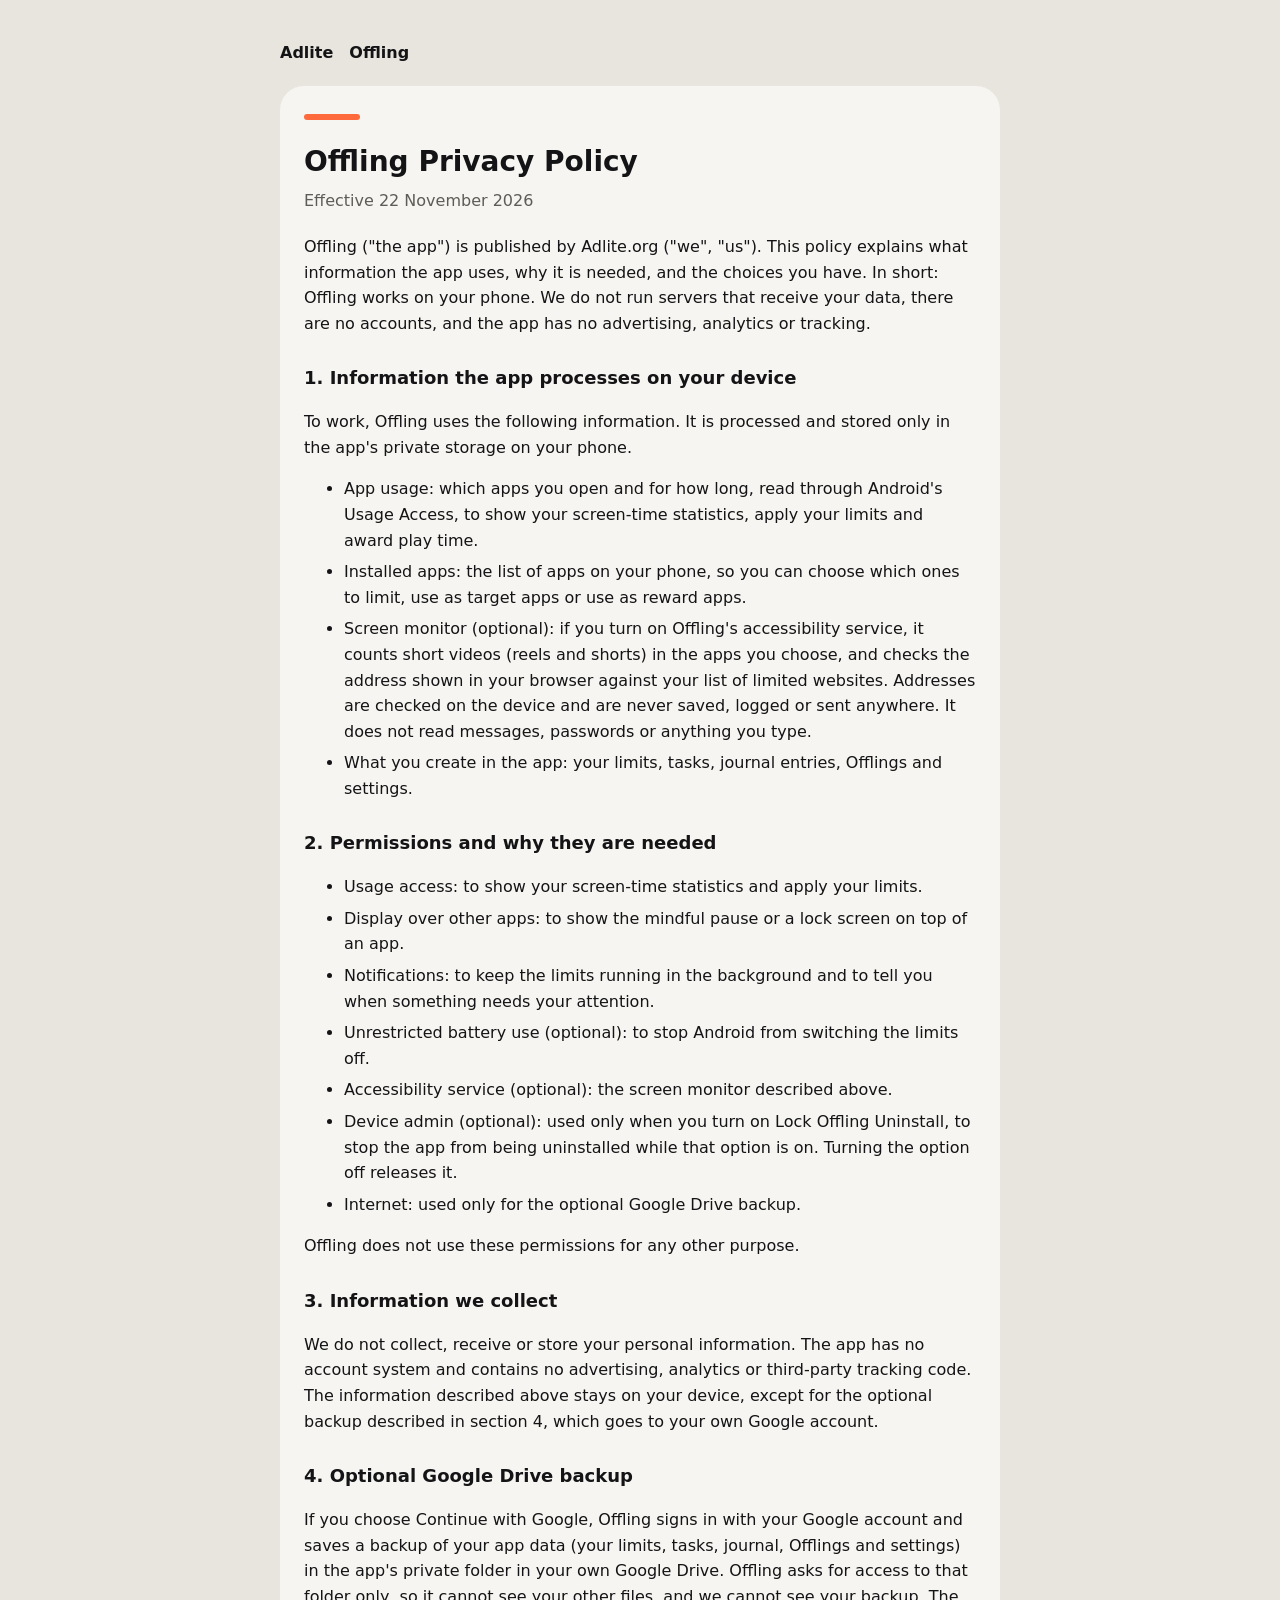
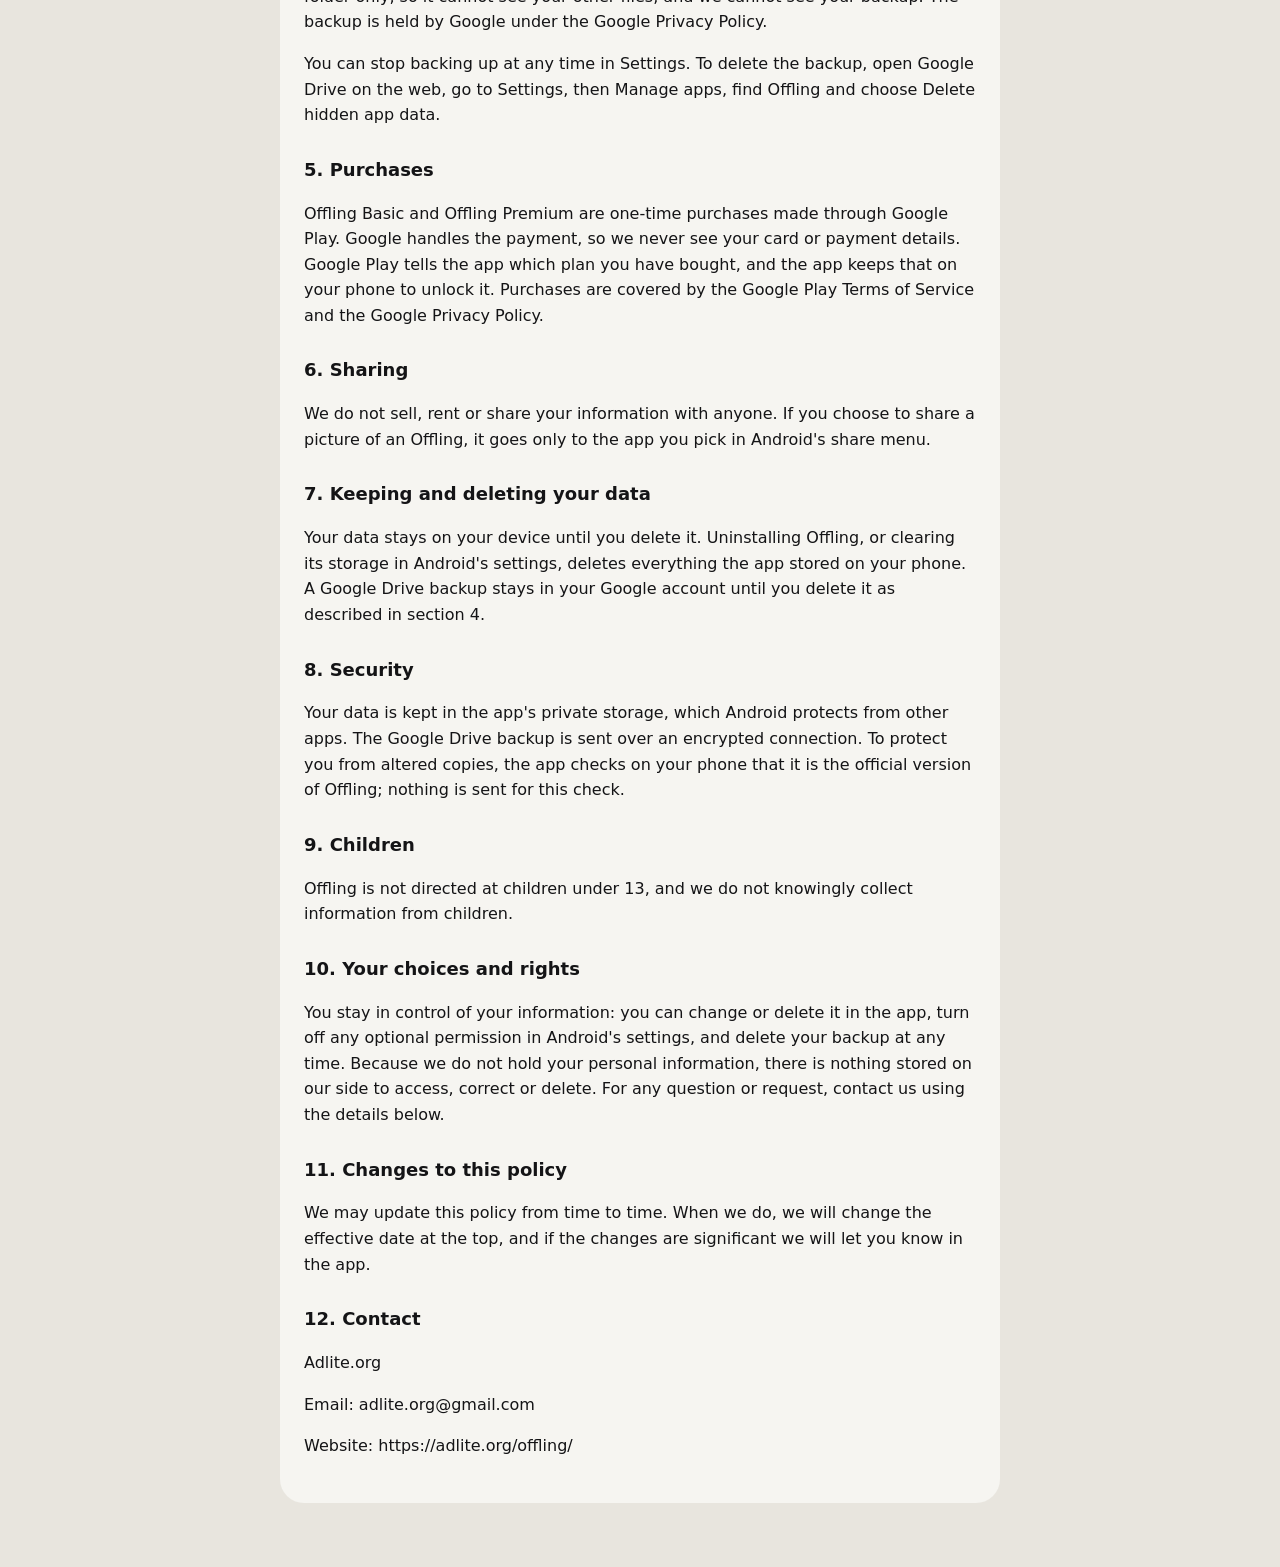
==== offling/privacy/index.html @ 7cc0c52e "Adlite site: homepage, Offling page and privacy policy Co-Authored-By: Claude Opus 5.5 <noreply@anth" ====
<!doctype html>
<html lang="en">
<head>
<meta charset="utf-8">
<meta name="viewport" content="width=device-width, initial-scale=1">
<title>Offling Privacy Policy</title>
<link rel="icon" href="/offling/icon.png">
<style>
  :root { --ink:#141416; --muted:#5E5C57; --paper:#E8E5DE; --card:#F6F5F1; --accent:#FF6A3D; }
  @media (prefers-color-scheme: dark) { :root { --ink:#F2F0EA; --muted:#A9A7A1; --paper:#121214; --card:#1D1D20; } }
  body { margin:0; background:var(--paper); color:var(--ink); font:16px/1.6 system-ui, -apple-system, "Segoe UI", Roboto, sans-serif; }
  main { max-width:720px; margin:0 auto; padding:40px 16px 64px; }
  .card { background:var(--card); border-radius:24px; padding:28px 24px; }
  h1 { font-size:28px; margin:0 0 4px; }
  h2 { font-size:18px; margin:28px 0 8px; }
  .date { color:var(--muted); margin:0 0 20px; }
  li { margin:6px 0; }
  nav { display:flex; gap:16px; margin:0 0 20px; font-weight:600; }
  nav a { color:var(--ink); text-decoration:none; }
  nav a:hover { color:var(--accent); }
  .bar { height:6px; width:56px; background:var(--accent); border-radius:3px; margin-bottom:20px; }
</style>
</head>
<body>
<main>
<nav><a href="/">Adlite</a><a href="/offling/">Offling</a></nav>
<div class="card">
<div class="bar"></div>
<h1>Offling Privacy Policy</h1>
<p class="date">Effective 22 November 2026</p>
<p>Offling (&quot;the app&quot;) is published by Adlite.org (&quot;we&quot;, &quot;us&quot;). This policy explains what information the app uses, why it is needed, and the choices you have. In short: Offling works on your phone. We do not run servers that receive your data, there are no accounts, and the app has no advertising, analytics or tracking.</p>
<h2>1. Information the app processes on your device</h2>
<p>To work, Offling uses the following information. It is processed and stored only in the app&#x27;s private storage on your phone.</p>
<ul><li>App usage: which apps you open and for how long, read through Android&#x27;s Usage Access, to show your screen-time statistics, apply your limits and award play time.</li><li>Installed apps: the list of apps on your phone, so you can choose which ones to limit, use as target apps or use as reward apps.</li><li>Screen monitor (optional): if you turn on Offling&#x27;s accessibility service, it counts short videos (reels and shorts) in the apps you choose, and checks the address shown in your browser against your list of limited websites. Addresses are checked on the device and are never saved, logged or sent anywhere. It does not read messages, passwords or anything you type.</li><li>What you create in the app: your limits, tasks, journal entries, Offlings and settings.</li></ul>
<h2>2. Permissions and why they are needed</h2>
<ul><li>Usage access: to show your screen-time statistics and apply your limits.</li><li>Display over other apps: to show the mindful pause or a lock screen on top of an app.</li><li>Notifications: to keep the limits running in the background and to tell you when something needs your attention.</li><li>Unrestricted battery use (optional): to stop Android from switching the limits off.</li><li>Accessibility service (optional): the screen monitor described above.</li><li>Device admin (optional): used only when you turn on Lock Offling Uninstall, to stop the app from being uninstalled while that option is on. Turning the option off releases it.</li><li>Internet: used only for the optional Google Drive backup.</li></ul>
<p>Offling does not use these permissions for any other purpose.</p>
<h2>3. Information we collect</h2>
<p>We do not collect, receive or store your personal information. The app has no account system and contains no advertising, analytics or third-party tracking code. The information described above stays on your device, except for the optional backup described in section 4, which goes to your own Google account.</p>
<h2>4. Optional Google Drive backup</h2>
<p>If you choose Continue with Google, Offling signs in with your Google account and saves a backup of your app data (your limits, tasks, journal, Offlings and settings) in the app&#x27;s private folder in your own Google Drive. Offling asks for access to that folder only, so it cannot see your other files, and we cannot see your backup. The backup is held by Google under the Google Privacy Policy.</p>
<p>You can stop backing up at any time in Settings. To delete the backup, open Google Drive on the web, go to Settings, then Manage apps, find Offling and choose Delete hidden app data.</p>
<h2>5. Purchases</h2>
<p>Offling Basic and Offling Premium are one-time purchases made through Google Play. Google handles the payment, so we never see your card or payment details. Google Play tells the app which plan you have bought, and the app keeps that on your phone to unlock it. Purchases are covered by the Google Play Terms of Service and the Google Privacy Policy.</p>
<h2>6. Sharing</h2>
<p>We do not sell, rent or share your information with anyone. If you choose to share a picture of an Offling, it goes only to the app you pick in Android&#x27;s share menu.</p>
<h2>7. Keeping and deleting your data</h2>
<p>Your data stays on your device until you delete it. Uninstalling Offling, or clearing its storage in Android&#x27;s settings, deletes everything the app stored on your phone. A Google Drive backup stays in your Google account until you delete it as described in section 4.</p>
<h2>8. Security</h2>
<p>Your data is kept in the app&#x27;s private storage, which Android protects from other apps. The Google Drive backup is sent over an encrypted connection. To protect you from altered copies, the app checks on your phone that it is the official version of Offling; nothing is sent for this check.</p>
<h2>9. Children</h2>
<p>Offling is not directed at children under 13, and we do not knowingly collect information from children.</p>
<h2>10. Your choices and rights</h2>
<p>You stay in control of your information: you can change or delete it in the app, turn off any optional permission in Android&#x27;s settings, and delete your backup at any time. Because we do not hold your personal information, there is nothing stored on our side to access, correct or delete. For any question or request, contact us using the details below.</p>
<h2>11. Changes to this policy</h2>
<p>We may update this policy from time to time. When we do, we will change the effective date at the top, and if the changes are significant we will let you know in the app.</p>
<h2>12. Contact</h2>
<p>Adlite.org</p>
<p>Email: adlite.org@gmail.com</p>
<p>Website: https://adlite.org/offling/</p>
</div></main>
</body>
</html>
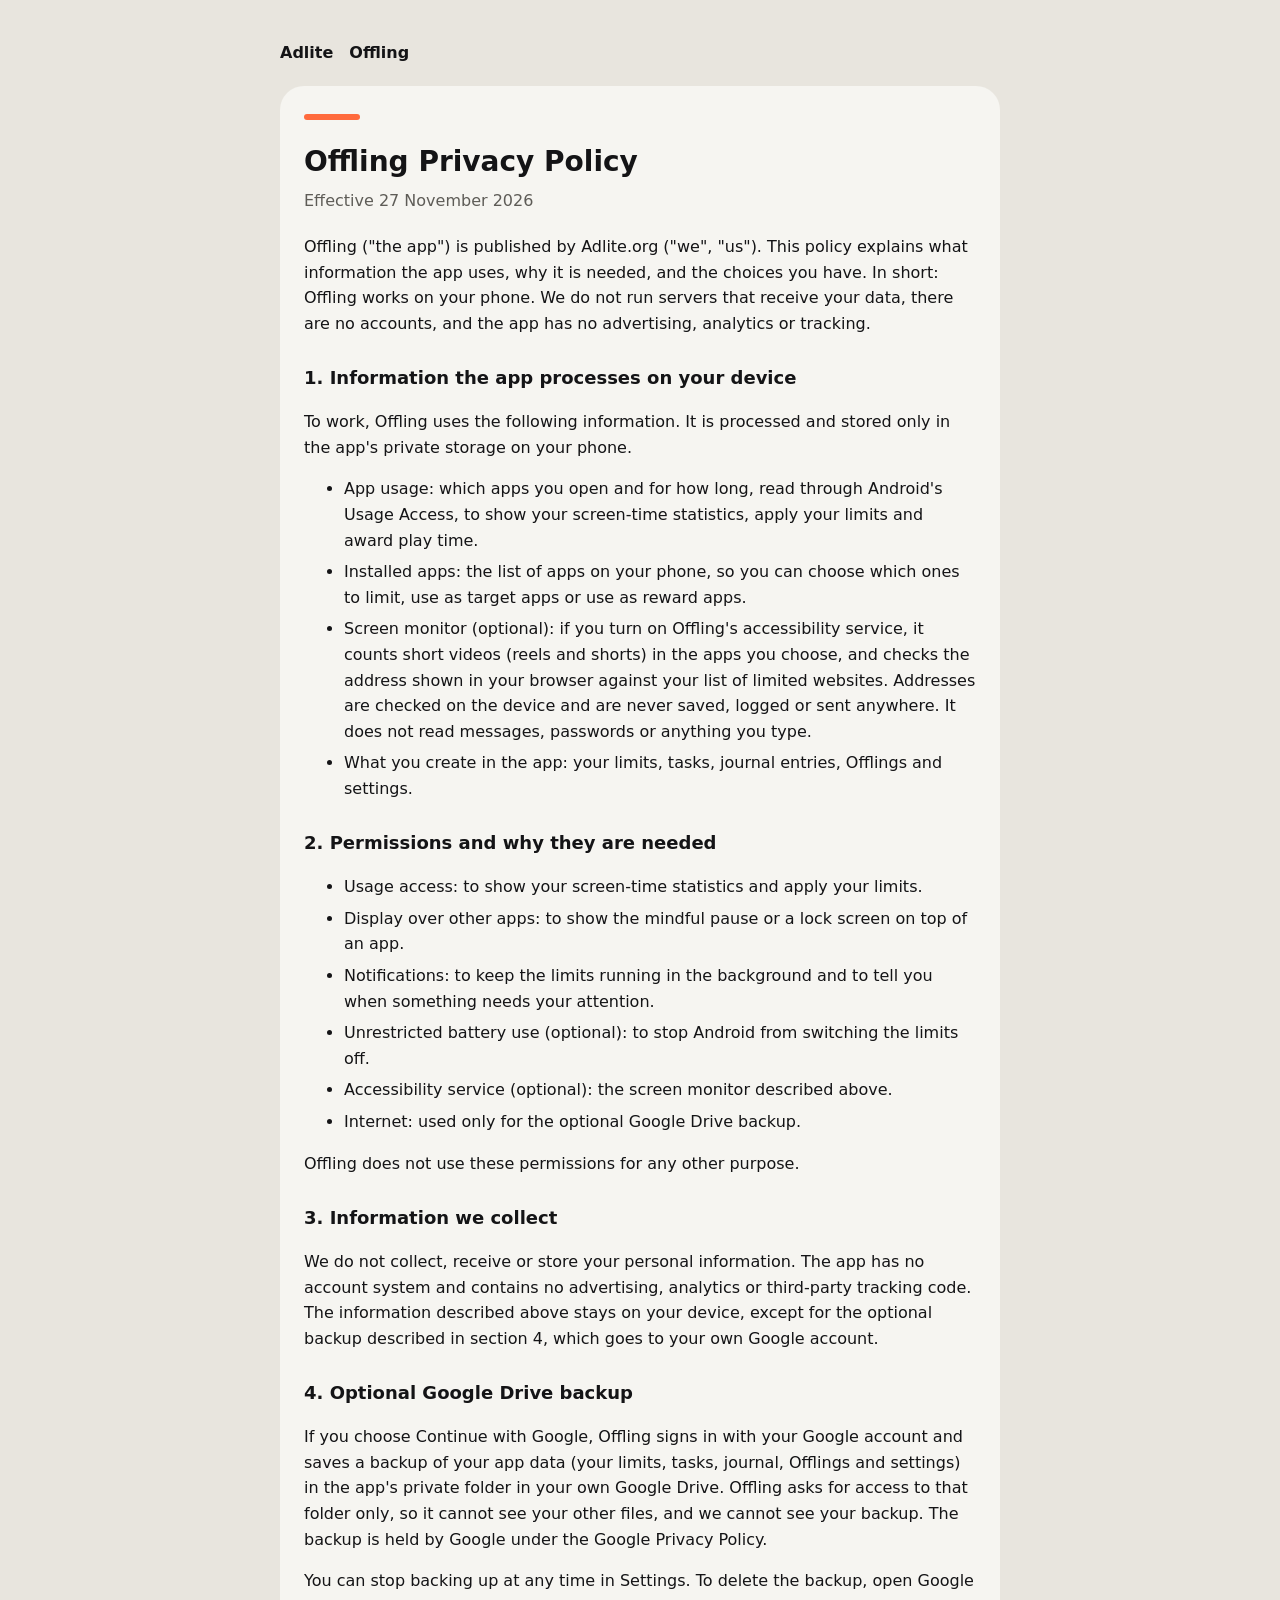
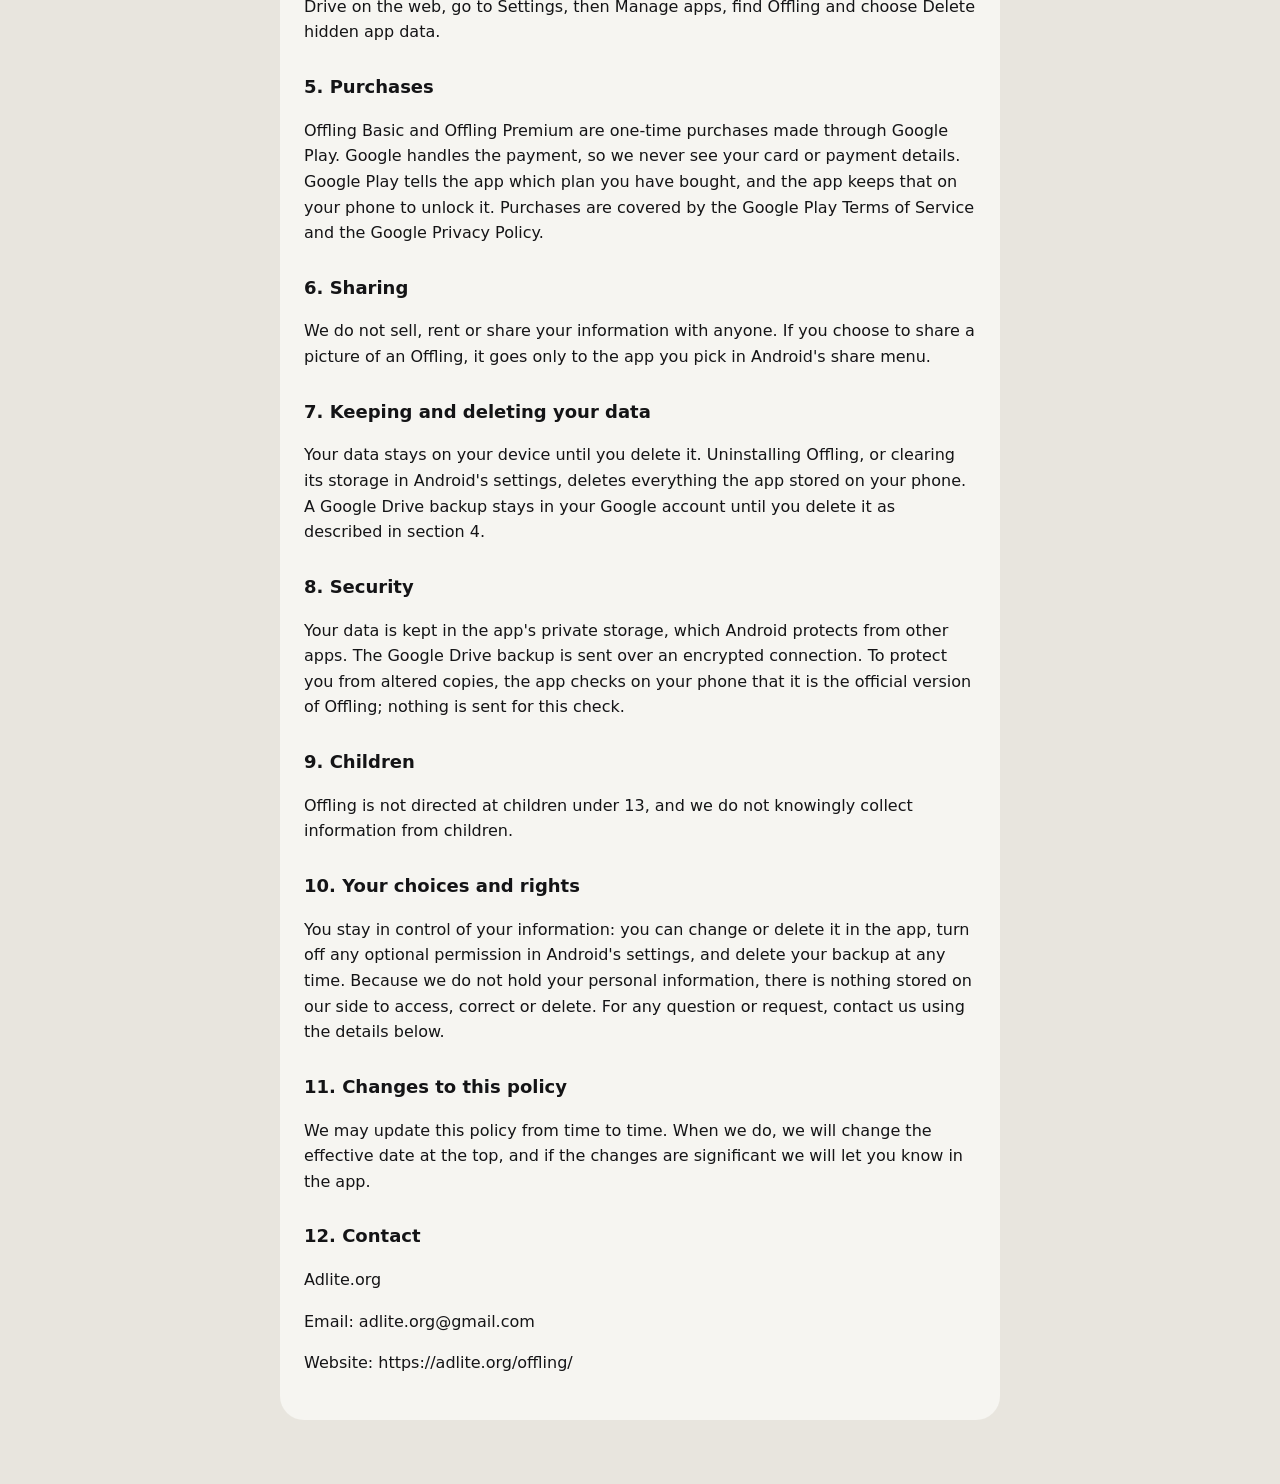
==== commit 9d9b2389: "Offling privacy policy: remove the device admin (uninstall lock removed), effective 27 November 2026" ====
--- a/offling/privacy/index.html
+++ b/offling/privacy/index.html
@@ -27,13 +27,13 @@
 <div class="card">
 <div class="bar"></div>
 <h1>Offling Privacy Policy</h1>
-<p class="date">Effective 22 November 2026</p>
+<p class="date">Effective 27 November 2026</p>
 <p>Offling (&quot;the app&quot;) is published by Adlite.org (&quot;we&quot;, &quot;us&quot;). This policy explains what information the app uses, why it is needed, and the choices you have. In short: Offling works on your phone. We do not run servers that receive your data, there are no accounts, and the app has no advertising, analytics or tracking.</p>
 <h2>1. Information the app processes on your device</h2>
 <p>To work, Offling uses the following information. It is processed and stored only in the app&#x27;s private storage on your phone.</p>
 <ul><li>App usage: which apps you open and for how long, read through Android&#x27;s Usage Access, to show your screen-time statistics, apply your limits and award play time.</li><li>Installed apps: the list of apps on your phone, so you can choose which ones to limit, use as target apps or use as reward apps.</li><li>Screen monitor (optional): if you turn on Offling&#x27;s accessibility service, it counts short videos (reels and shorts) in the apps you choose, and checks the address shown in your browser against your list of limited websites. Addresses are checked on the device and are never saved, logged or sent anywhere. It does not read messages, passwords or anything you type.</li><li>What you create in the app: your limits, tasks, journal entries, Offlings and settings.</li></ul>
 <h2>2. Permissions and why they are needed</h2>
-<ul><li>Usage access: to show your screen-time statistics and apply your limits.</li><li>Display over other apps: to show the mindful pause or a lock screen on top of an app.</li><li>Notifications: to keep the limits running in the background and to tell you when something needs your attention.</li><li>Unrestricted battery use (optional): to stop Android from switching the limits off.</li><li>Accessibility service (optional): the screen monitor described above.</li><li>Device admin (optional): used only when you turn on Lock Offling Uninstall, to stop the app from being uninstalled while that option is on. Turning the option off releases it.</li><li>Internet: used only for the optional Google Drive backup.</li></ul>
+<ul><li>Usage access: to show your screen-time statistics and apply your limits.</li><li>Display over other apps: to show the mindful pause or a lock screen on top of an app.</li><li>Notifications: to keep the limits running in the background and to tell you when something needs your attention.</li><li>Unrestricted battery use (optional): to stop Android from switching the limits off.</li><li>Accessibility service (optional): the screen monitor described above.</li><li>Internet: used only for the optional Google Drive backup.</li></ul>
 <p>Offling does not use these permissions for any other purpose.</p>
 <h2>3. Information we collect</h2>
 <p>We do not collect, receive or store your personal information. The app has no account system and contains no advertising, analytics or third-party tracking code. The information described above stays on your device, except for the optional backup described in section 4, which goes to your own Google account.</p>
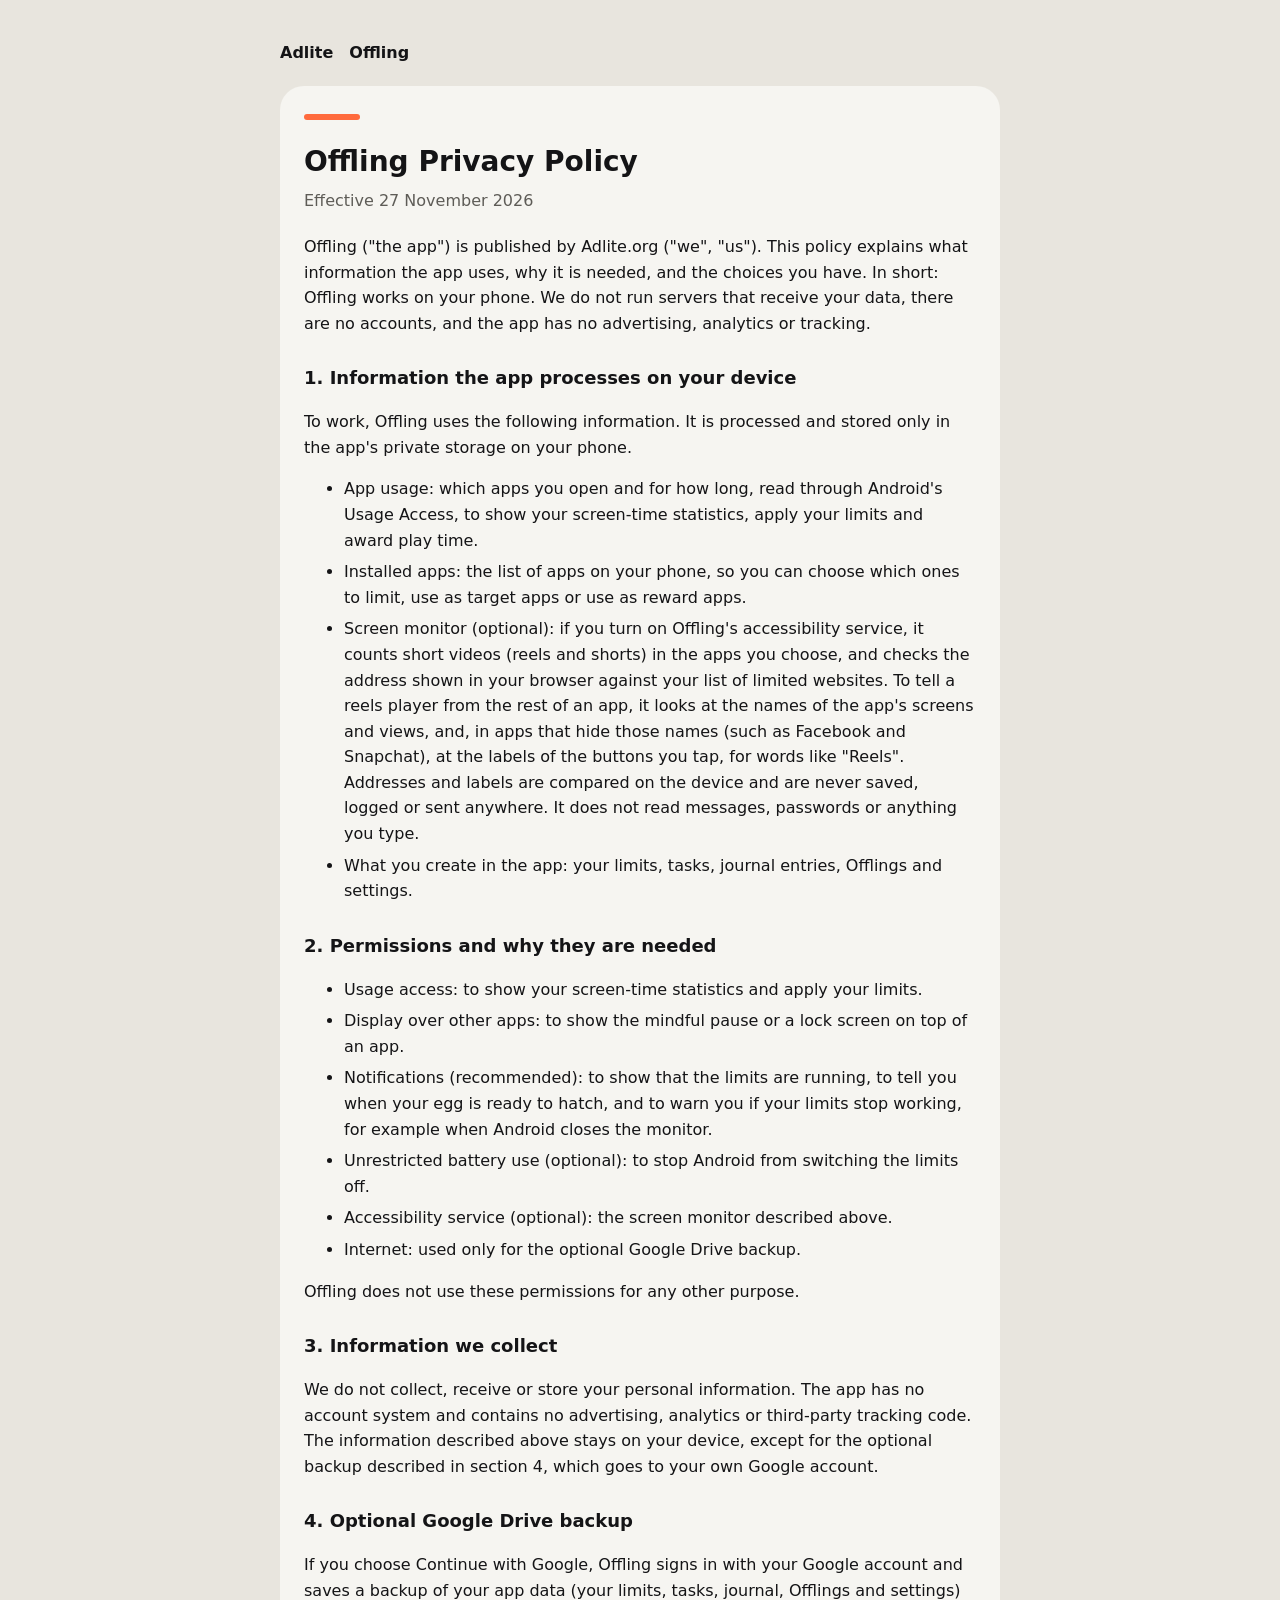
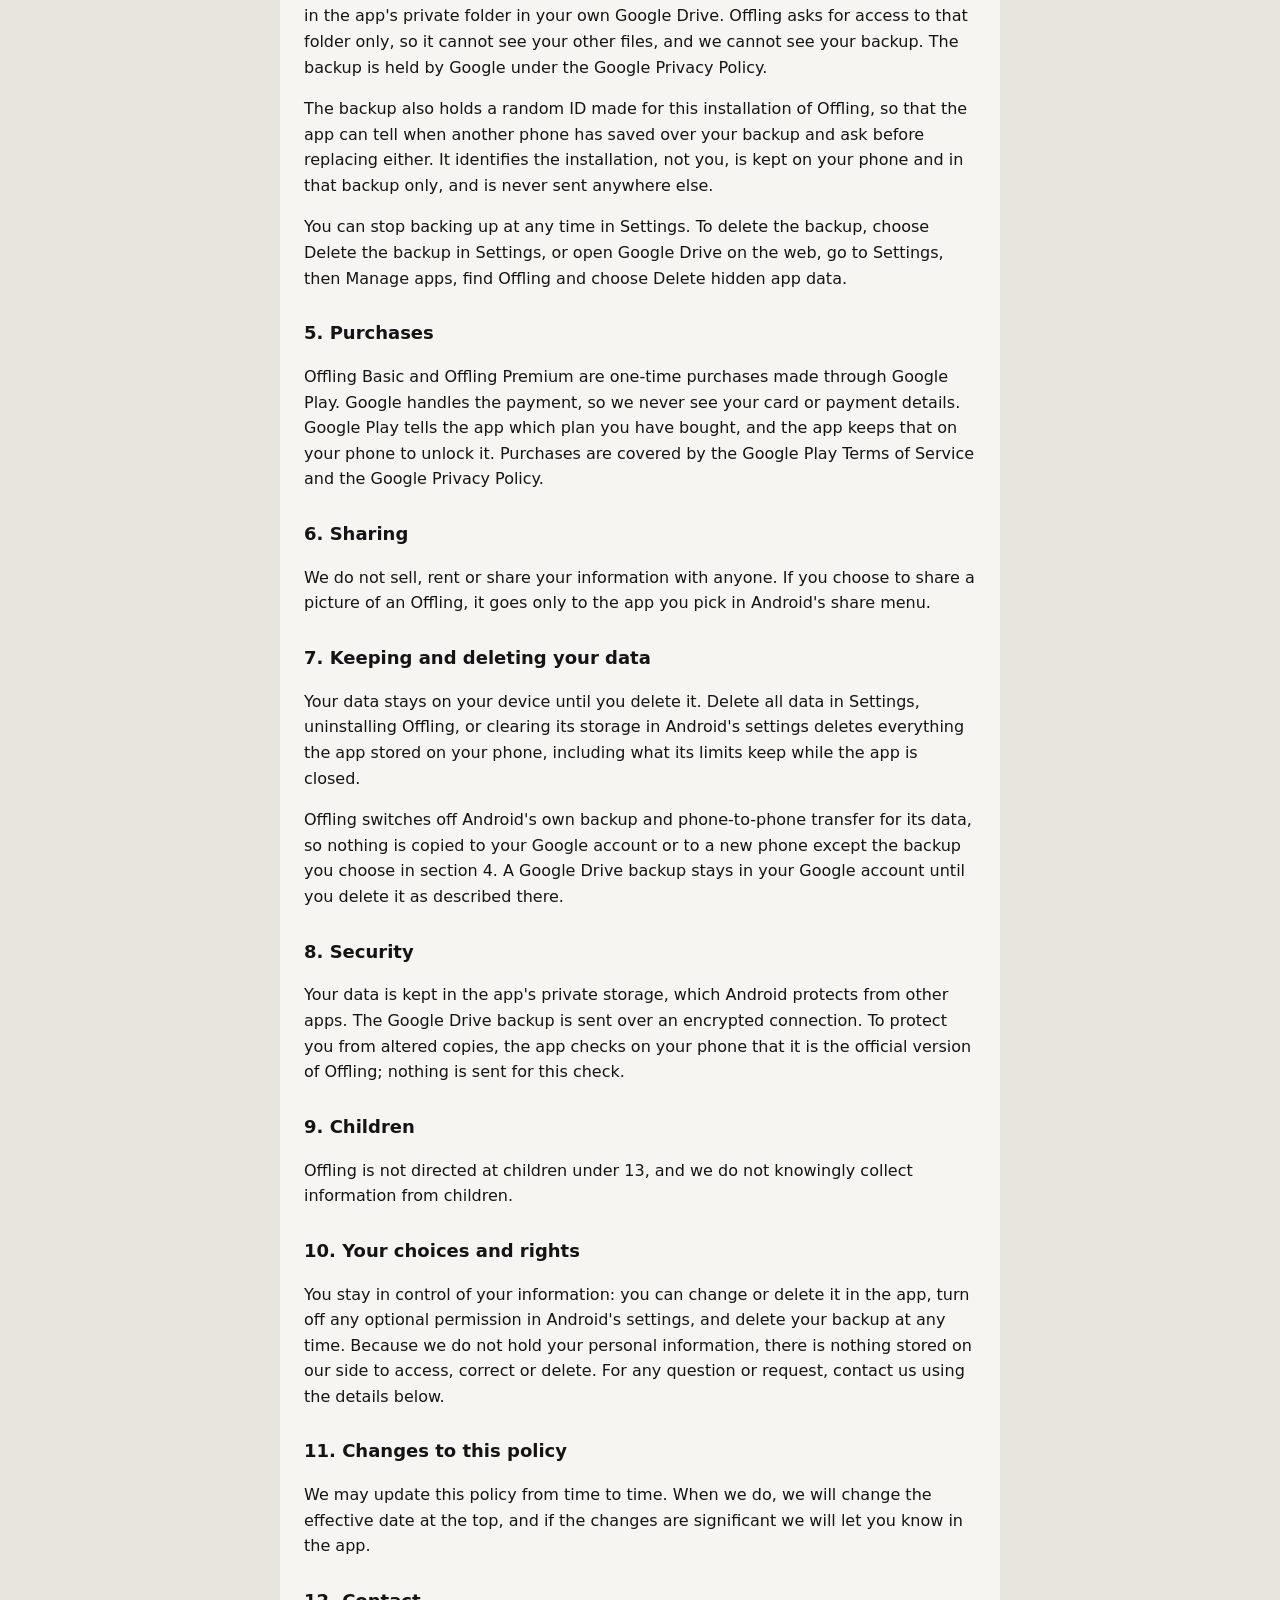
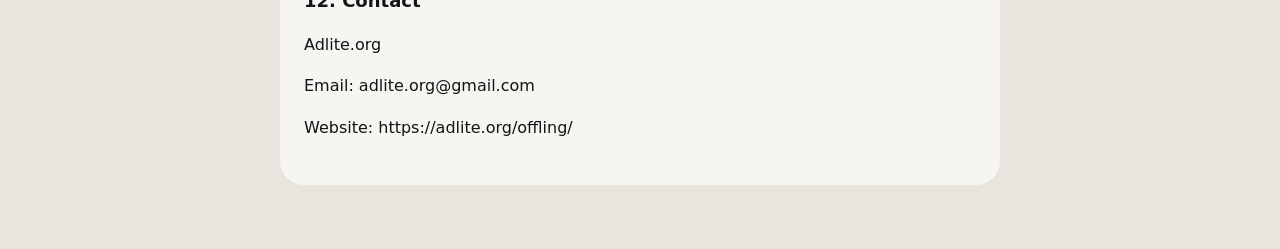
==== commit 0ad389c4: "Offling privacy policy: screen and view names, tapped labels, install ID, Delete all data, Android b" ====
--- a/offling/privacy/index.html
+++ b/offling/privacy/index.html
@@ -31,21 +31,23 @@
 <p>Offling (&quot;the app&quot;) is published by Adlite.org (&quot;we&quot;, &quot;us&quot;). This policy explains what information the app uses, why it is needed, and the choices you have. In short: Offling works on your phone. We do not run servers that receive your data, there are no accounts, and the app has no advertising, analytics or tracking.</p>
 <h2>1. Information the app processes on your device</h2>
 <p>To work, Offling uses the following information. It is processed and stored only in the app&#x27;s private storage on your phone.</p>
-<ul><li>App usage: which apps you open and for how long, read through Android&#x27;s Usage Access, to show your screen-time statistics, apply your limits and award play time.</li><li>Installed apps: the list of apps on your phone, so you can choose which ones to limit, use as target apps or use as reward apps.</li><li>Screen monitor (optional): if you turn on Offling&#x27;s accessibility service, it counts short videos (reels and shorts) in the apps you choose, and checks the address shown in your browser against your list of limited websites. Addresses are checked on the device and are never saved, logged or sent anywhere. It does not read messages, passwords or anything you type.</li><li>What you create in the app: your limits, tasks, journal entries, Offlings and settings.</li></ul>
+<ul><li>App usage: which apps you open and for how long, read through Android&#x27;s Usage Access, to show your screen-time statistics, apply your limits and award play time.</li><li>Installed apps: the list of apps on your phone, so you can choose which ones to limit, use as target apps or use as reward apps.</li><li>Screen monitor (optional): if you turn on Offling&#x27;s accessibility service, it counts short videos (reels and shorts) in the apps you choose, and checks the address shown in your browser against your list of limited websites. To tell a reels player from the rest of an app, it looks at the names of the app&#x27;s screens and views, and, in apps that hide those names (such as Facebook and Snapchat), at the labels of the buttons you tap, for words like &quot;Reels&quot;. Addresses and labels are compared on the device and are never saved, logged or sent anywhere. It does not read messages, passwords or anything you type.</li><li>What you create in the app: your limits, tasks, journal entries, Offlings and settings.</li></ul>
 <h2>2. Permissions and why they are needed</h2>
-<ul><li>Usage access: to show your screen-time statistics and apply your limits.</li><li>Display over other apps: to show the mindful pause or a lock screen on top of an app.</li><li>Notifications: to keep the limits running in the background and to tell you when something needs your attention.</li><li>Unrestricted battery use (optional): to stop Android from switching the limits off.</li><li>Accessibility service (optional): the screen monitor described above.</li><li>Internet: used only for the optional Google Drive backup.</li></ul>
+<ul><li>Usage access: to show your screen-time statistics and apply your limits.</li><li>Display over other apps: to show the mindful pause or a lock screen on top of an app.</li><li>Notifications (recommended): to show that the limits are running, to tell you when your egg is ready to hatch, and to warn you if your limits stop working, for example when Android closes the monitor.</li><li>Unrestricted battery use (optional): to stop Android from switching the limits off.</li><li>Accessibility service (optional): the screen monitor described above.</li><li>Internet: used only for the optional Google Drive backup.</li></ul>
 <p>Offling does not use these permissions for any other purpose.</p>
 <h2>3. Information we collect</h2>
 <p>We do not collect, receive or store your personal information. The app has no account system and contains no advertising, analytics or third-party tracking code. The information described above stays on your device, except for the optional backup described in section 4, which goes to your own Google account.</p>
 <h2>4. Optional Google Drive backup</h2>
 <p>If you choose Continue with Google, Offling signs in with your Google account and saves a backup of your app data (your limits, tasks, journal, Offlings and settings) in the app&#x27;s private folder in your own Google Drive. Offling asks for access to that folder only, so it cannot see your other files, and we cannot see your backup. The backup is held by Google under the Google Privacy Policy.</p>
-<p>You can stop backing up at any time in Settings. To delete the backup, open Google Drive on the web, go to Settings, then Manage apps, find Offling and choose Delete hidden app data.</p>
+<p>The backup also holds a random ID made for this installation of Offling, so that the app can tell when another phone has saved over your backup and ask before replacing either. It identifies the installation, not you, is kept on your phone and in that backup only, and is never sent anywhere else.</p>
+<p>You can stop backing up at any time in Settings. To delete the backup, choose Delete the backup in Settings, or open Google Drive on the web, go to Settings, then Manage apps, find Offling and choose Delete hidden app data.</p>
 <h2>5. Purchases</h2>
 <p>Offling Basic and Offling Premium are one-time purchases made through Google Play. Google handles the payment, so we never see your card or payment details. Google Play tells the app which plan you have bought, and the app keeps that on your phone to unlock it. Purchases are covered by the Google Play Terms of Service and the Google Privacy Policy.</p>
 <h2>6. Sharing</h2>
 <p>We do not sell, rent or share your information with anyone. If you choose to share a picture of an Offling, it goes only to the app you pick in Android&#x27;s share menu.</p>
 <h2>7. Keeping and deleting your data</h2>
-<p>Your data stays on your device until you delete it. Uninstalling Offling, or clearing its storage in Android&#x27;s settings, deletes everything the app stored on your phone. A Google Drive backup stays in your Google account until you delete it as described in section 4.</p>
+<p>Your data stays on your device until you delete it. Delete all data in Settings, uninstalling Offling, or clearing its storage in Android&#x27;s settings deletes everything the app stored on your phone, including what its limits keep while the app is closed.</p>
+<p>Offling switches off Android&#x27;s own backup and phone-to-phone transfer for its data, so nothing is copied to your Google account or to a new phone except the backup you choose in section 4. A Google Drive backup stays in your Google account until you delete it as described there.</p>
 <h2>8. Security</h2>
 <p>Your data is kept in the app&#x27;s private storage, which Android protects from other apps. The Google Drive backup is sent over an encrypted connection. To protect you from altered copies, the app checks on your phone that it is the official version of Offling; nothing is sent for this check.</p>
 <h2>9. Children</h2>
